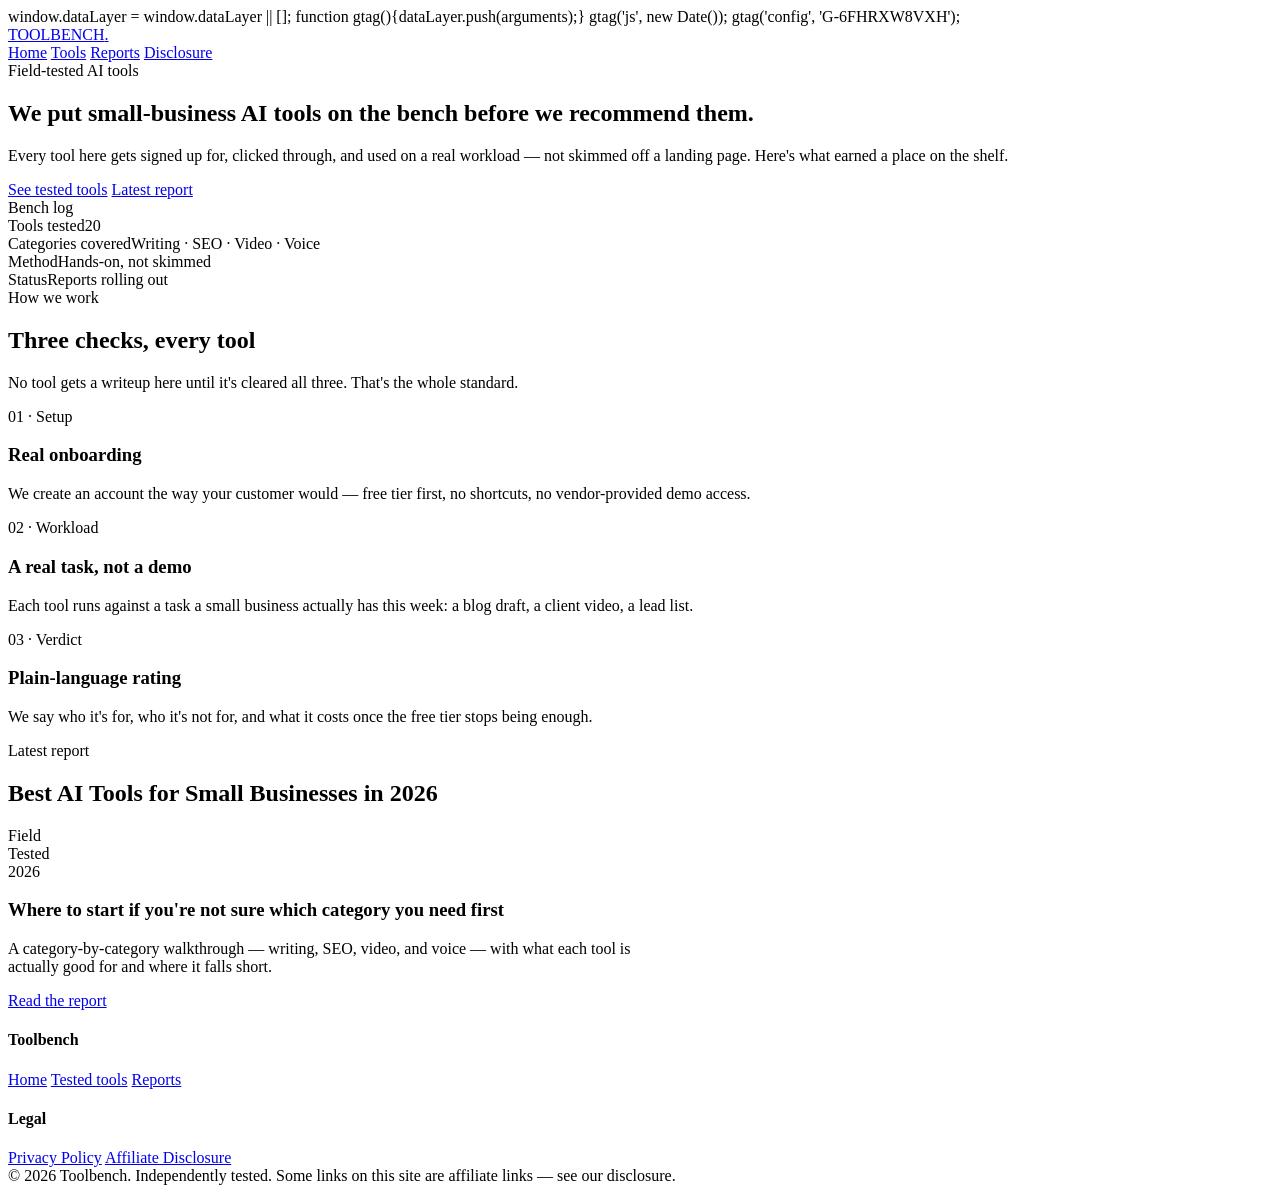
==== index.html @ 85b16e25 "Fix Toolbench GitHub Pages root" ====
<!DOCTYPE html>
<html lang="th">
<head>
  window.dataLayer = window.dataLayer || [];
  function gtag(){dataLayer.push(arguments);}
  gtag('js', new Date());
  gtag('config', 'G-6FHRXW8VXH');
</script>
</head>
<body>

<header class="site-header">
  <div class="wrap">
    <a href="index.html" class="logo">TOOLBENCH<span class="logo-dot">.</span></a>
    <nav class="main-nav">
      <a href="index.html" aria-current="page">Home</a>
      <a href="tools.html">Tools</a>
      <a href="best-ai-tools-small-business-2026.html">Reports</a>
      <a href="affiliate-disclosure.html">Disclosure</a>
    </nav>
  </div>
</header>

<main>

  <section class="hero">
    <div class="wrap hero-grid">
      <div>
        <span class="tag">Field-tested AI tools</span>
        <h1>We put small-business AI tools on the bench before we recommend them.</h1>
        <p class="lede">Every tool here gets signed up for, clicked through, and used on a real workload — not skimmed off a landing page. Here's what earned a place on the shelf.</p>
        <div class="hero-actions">
          <a href="tools.html" class="btn btn-primary">See tested tools</a>
          <a href="best-ai-tools-small-business-2026.html" class="btn btn-outline">Latest report</a>
        </div>
      </div>
      <div class="spec-panel">
        <span class="tag">Bench log</span>
        <div class="spec-row"><span class="k">Tools tested</span><span class="v">20</span></div>
        <div class="spec-row"><span class="k">Categories covered</span><span class="v">Writing · SEO · Video · Voice</span></div>
        <div class="spec-row"><span class="k">Method</span><span class="v">Hands-on, not skimmed</span></div>
        <div class="spec-row"><span class="k">Status</span><span class="v">Reports rolling out</span></div>
      </div>
    </div>
  </section>

  <section>
    <div class="wrap">
      <div class="section-head">
        <div>
          <span class="tag">How we work</span>
          <h2>Three checks, every tool</h2>
        </div>
        <p>No tool gets a writeup here until it's cleared all three. That's the whole standard.</p>
      </div>
      <div class="grid-3">
        <div class="card">
          <span class="tag">01 · Setup</span>
          <h3>Real onboarding</h3>
          <p>We create an account the way your customer would — free tier first, no shortcuts, no vendor-provided demo access.</p>
        </div>
        <div class="card">
          <span class="tag">02 · Workload</span>
          <h3>A real task, not a demo</h3>
          <p>Each tool runs against a task a small business actually has this week: a blog draft, a client video, a lead list.</p>
        </div>
        <div class="card">
          <span class="tag">03 · Verdict</span>
          <h3>Plain-language rating</h3>
          <p>We say who it's for, who it's not for, and what it costs once the free tier stops being enough.</p>
        </div>
      </div>
    </div>
  </section>

  <section class="tight">
    <div class="wrap">
      <div class="section-head">
        <div>
          <span class="tag">Latest report</span>
          <h2>Best AI Tools for Small Businesses in 2026</h2>
        </div>
      </div>
      <div class="card" style="max-width:640px;">
        <span class="stamp">Field<br>Tested<br>2026</span>
        <h3>Where to start if you're not sure which category you need first</h3>
        <p>A category-by-category walkthrough — writing, SEO, video, and voice — with what each tool is actually good for and where it falls short.</p>
        <div class="card-foot">
          <a href="best-ai-tools-small-business-2026.html" class="btn btn-outline">Read the report</a>
        </div>
      </div>
    </div>
  </section>

</main>

<footer class="site-footer">
  <div class="wrap">
    <div class="footer-col">
      <h4>Toolbench</h4>
      <a href="index.html">Home</a>
      <a href="tools.html">Tested tools</a>
      <a href="best-ai-tools-small-business-2026.html">Reports</a>
    </div>
    <div class="footer-col">
      <h4>Legal</h4>
      <a href="privacy-policy.html">Privacy Policy</a>
      <a href="affiliate-disclosure.html">Affiliate Disclosure</a>
    </div>
  </div>
  <div class="footer-bottom">
    © 2026 Toolbench. Independently tested. Some links on this site are affiliate links — see our disclosure.
  </div>
</footer>

</body>
</html>
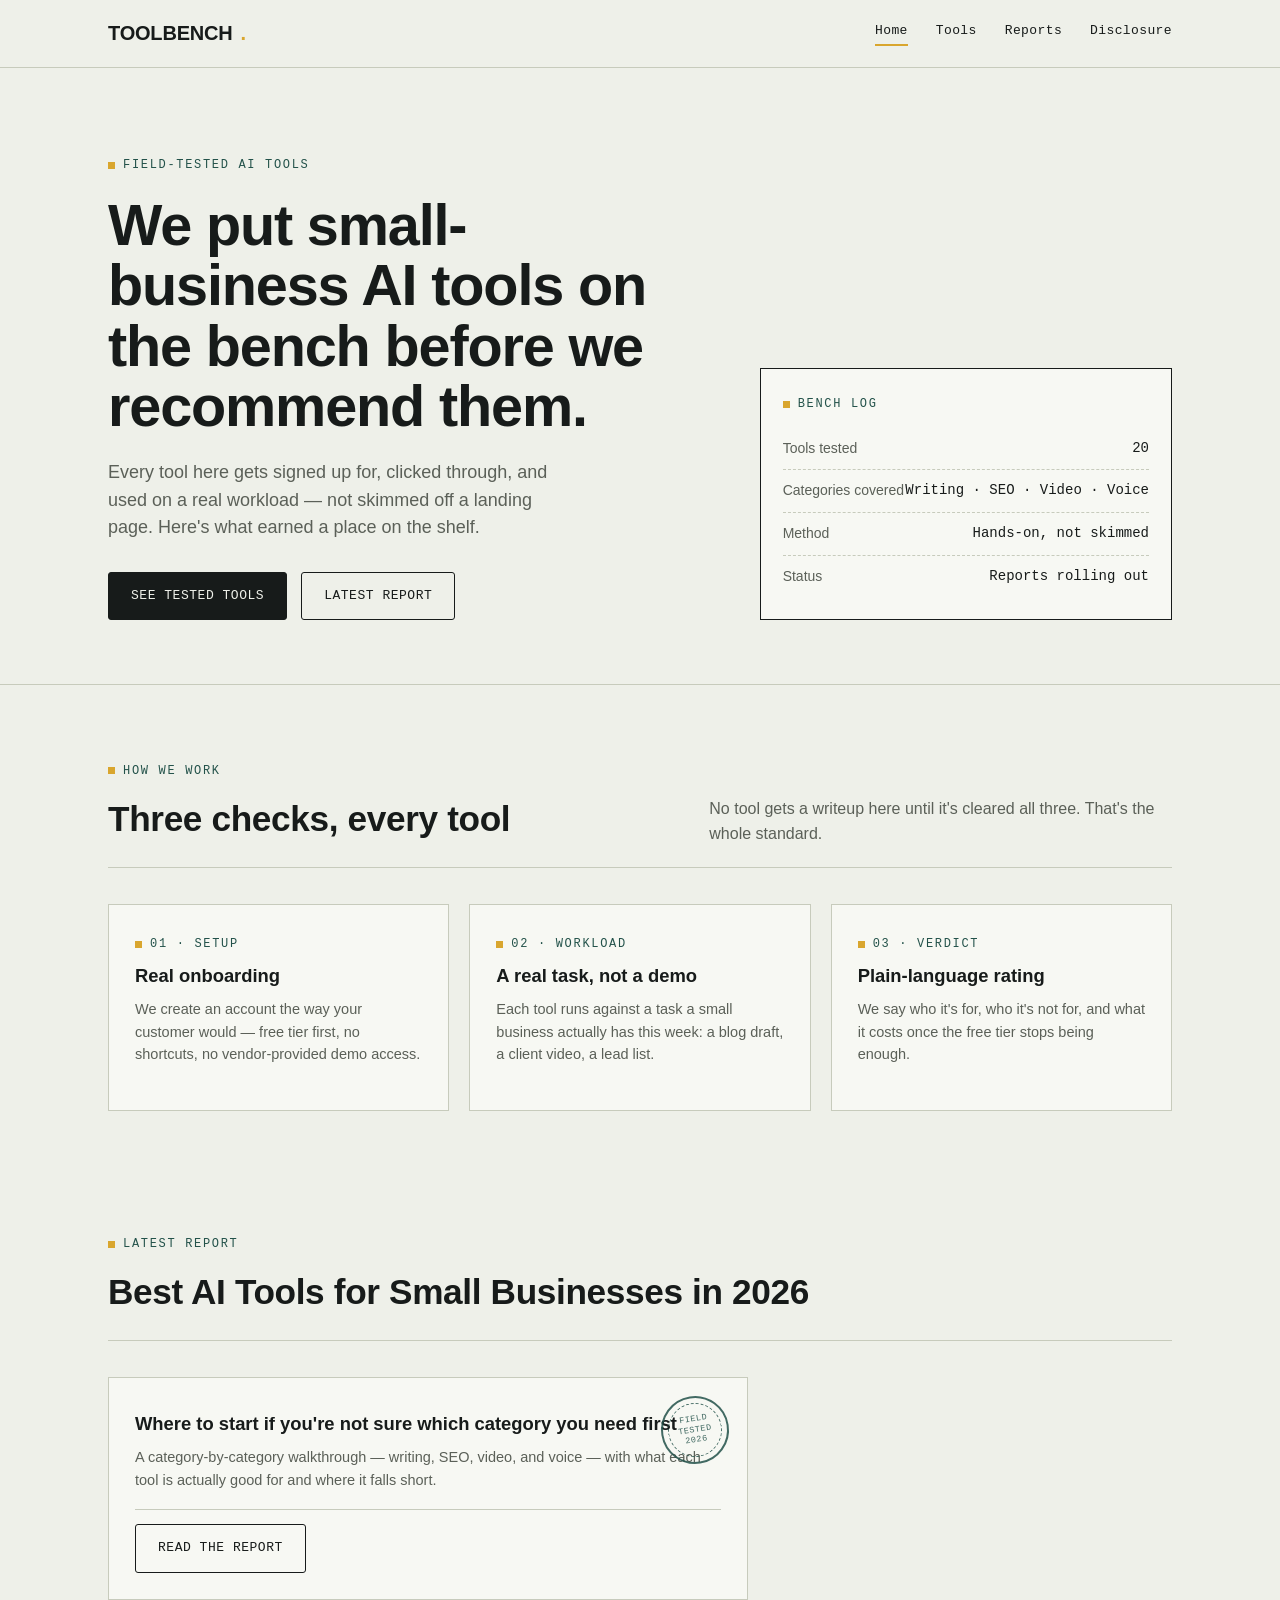
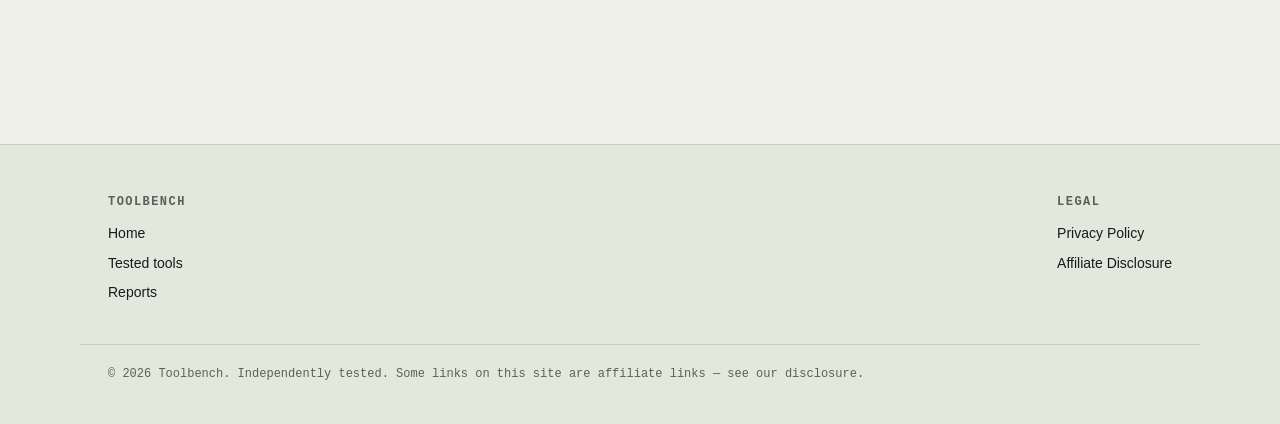
==== commit 6e71c026: "Fix Toolbench homepage" ====
--- a/index.html
+++ b/index.html
@@ -1,22 +1,37 @@
 <!DOCTYPE html>
 <html lang="th">
 <head>
-  window.dataLayer = window.dataLayer || [];
-  function gtag(){dataLayer.push(arguments);}
-  gtag('js', new Date());
-  gtag('config', 'G-6FHRXW8VXH');
-</script>
+  <meta charset="UTF-8">
+  <meta name="viewport" content="width=device-width, initial-scale=1.0">
+
+  <title>Toolbench — Field-tested AI Tools for Small Business</title>
+
+  <!-- Google Analytics -->
+  <script async src="https://www.googletagmanager.com/gtag/js?id=G-6FHRXW8VXH"></script>
+  <script>
+    window.dataLayer = window.dataLayer || [];
+    function gtag(){dataLayer.push(arguments);}
+    gtag('js', new Date());
+    gtag('config', 'G-6FHRXW8VXH');
+  </script>
+
+  <!-- Main stylesheet -->
+  <link rel="stylesheet" href="Styles.css">
 </head>
+
 <body>
 
 <header class="site-header">
   <div class="wrap">
-    <a href="index.html" class="logo">TOOLBENCH<span class="logo-dot">.</span></a>
+    <a href="index.html" class="logo">
+      TOOLBENCH<span class="logo-dot">.</span>
+    </a>
+
     <nav class="main-nav">
       <a href="index.html" aria-current="page">Home</a>
-      <a href="tools.html">Tools</a>
-      <a href="best-ai-tools-small-business-2026.html">Reports</a>
-      <a href="affiliate-disclosure.html">Disclosure</a>
+      <a href="Tools.html">Tools</a>
+      <a href="Best ai tools small business 2026.html">Reports</a>
+      <a href="Affiliate disclosure.html">Disclosure</a>
     </nav>
   </div>
 </header>
@@ -25,93 +40,208 @@
 
   <section class="hero">
     <div class="wrap hero-grid">
+
       <div>
         <span class="tag">Field-tested AI tools</span>
-        <h1>We put small-business AI tools on the bench before we recommend them.</h1>
-        <p class="lede">Every tool here gets signed up for, clicked through, and used on a real workload — not skimmed off a landing page. Here's what earned a place on the shelf.</p>
+
+        <h1>
+          We put small-business AI tools on the bench before we recommend them.
+        </h1>
+
+        <p class="lede">
+          Every tool here gets signed up for, clicked through, and used on a real workload —
+          not skimmed off a landing page. Here's what earned a place on the shelf.
+        </p>
+
         <div class="hero-actions">
-          <a href="tools.html" class="btn btn-primary">See tested tools</a>
-          <a href="best-ai-tools-small-business-2026.html" class="btn btn-outline">Latest report</a>
-        </div>
-      </div>
+          <a href="Tools.html" class="btn btn-primary">
+            See tested tools
+          </a>
+
+          <a href="Best ai tools small business 2026.html" class="btn btn-outline">
+            Latest report
+          </a>
+        </div>
+      </div>
+
       <div class="spec-panel">
         <span class="tag">Bench log</span>
-        <div class="spec-row"><span class="k">Tools tested</span><span class="v">20</span></div>
-        <div class="spec-row"><span class="k">Categories covered</span><span class="v">Writing · SEO · Video · Voice</span></div>
-        <div class="spec-row"><span class="k">Method</span><span class="v">Hands-on, not skimmed</span></div>
-        <div class="spec-row"><span class="k">Status</span><span class="v">Reports rolling out</span></div>
-      </div>
+
+        <div class="spec-row">
+          <span class="k">Tools tested</span>
+          <span class="v">20</span>
+        </div>
+
+        <div class="spec-row">
+          <span class="k">Categories covered</span>
+          <span class="v">Writing · SEO · Video · Voice</span>
+        </div>
+
+        <div class="spec-row">
+          <span class="k">Method</span>
+          <span class="v">Hands-on, not skimmed</span>
+        </div>
+
+        <div class="spec-row">
+          <span class="k">Status</span>
+          <span class="v">Reports rolling out</span>
+        </div>
+      </div>
+
     </div>
   </section>
+
 
   <section>
     <div class="wrap">
+
       <div class="section-head">
         <div>
           <span class="tag">How we work</span>
           <h2>Three checks, every tool</h2>
         </div>
-        <p>No tool gets a writeup here until it's cleared all three. That's the whole standard.</p>
-      </div>
+
+        <p>
+          No tool gets a writeup here until it's cleared all three.
+          That's the whole standard.
+        </p>
+      </div>
+
+
       <div class="grid-3">
+
         <div class="card">
           <span class="tag">01 · Setup</span>
+
           <h3>Real onboarding</h3>
-          <p>We create an account the way your customer would — free tier first, no shortcuts, no vendor-provided demo access.</p>
-        </div>
+
+          <p>
+            We create an account the way your customer would —
+            free tier first, no shortcuts, no vendor-provided demo access.
+          </p>
+        </div>
+
+
         <div class="card">
           <span class="tag">02 · Workload</span>
+
           <h3>A real task, not a demo</h3>
-          <p>Each tool runs against a task a small business actually has this week: a blog draft, a client video, a lead list.</p>
-        </div>
+
+          <p>
+            Each tool runs against a task a small business actually has this week:
+            a blog draft, a client video, a lead list.
+          </p>
+        </div>
+
+
         <div class="card">
           <span class="tag">03 · Verdict</span>
+
           <h3>Plain-language rating</h3>
-          <p>We say who it's for, who it's not for, and what it costs once the free tier stops being enough.</p>
-        </div>
-      </div>
+
+          <p>
+            We say who it's for, who it's not for,
+            and what it costs once the free tier stops being enough.
+          </p>
+        </div>
+
+      </div>
+
     </div>
   </section>
+
 
   <section class="tight">
     <div class="wrap">
+
       <div class="section-head">
         <div>
           <span class="tag">Latest report</span>
-          <h2>Best AI Tools for Small Businesses in 2026</h2>
-        </div>
-      </div>
+
+          <h2>
+            Best AI Tools for Small Businesses in 2026
+          </h2>
+        </div>
+      </div>
+
+
       <div class="card" style="max-width:640px;">
-        <span class="stamp">Field<br>Tested<br>2026</span>
-        <h3>Where to start if you're not sure which category you need first</h3>
-        <p>A category-by-category walkthrough — writing, SEO, video, and voice — with what each tool is actually good for and where it falls short.</p>
+
+        <span class="stamp">
+          Field<br>
+          Tested<br>
+          2026
+        </span>
+
+        <h3>
+          Where to start if you're not sure which category you need first
+        </h3>
+
+        <p>
+          A category-by-category walkthrough — writing, SEO, video, and voice —
+          with what each tool is actually good for and where it falls short.
+        </p>
+
         <div class="card-foot">
-          <a href="best-ai-tools-small-business-2026.html" class="btn btn-outline">Read the report</a>
-        </div>
-      </div>
+          <a
+            href="Best ai tools small business 2026.html"
+            class="btn btn-outline"
+          >
+            Read the report
+          </a>
+        </div>
+
+      </div>
+
     </div>
   </section>
 
 </main>
 
+
 <footer class="site-footer">
+
   <div class="wrap">
+
     <div class="footer-col">
       <h4>Toolbench</h4>
-      <a href="index.html">Home</a>
-      <a href="tools.html">Tested tools</a>
-      <a href="best-ai-tools-small-business-2026.html">Reports</a>
-    </div>
+
+      <a href="index.html">
+        Home
+      </a>
+
+      <a href="Tools.html">
+        Tested tools
+      </a>
+
+      <a href="Best ai tools small business 2026.html">
+        Reports
+      </a>
+    </div>
+
+
     <div class="footer-col">
       <h4>Legal</h4>
-      <a href="privacy-policy.html">Privacy Policy</a>
-      <a href="affiliate-disclosure.html">Affiliate Disclosure</a>
-    </div>
+
+      <a href="Privacy policy.html">
+        Privacy Policy
+      </a>
+
+      <a href="Affiliate disclosure.html">
+        Affiliate Disclosure
+      </a>
+    </div>
+
   </div>
+
+
   <div class="footer-bottom">
-    © 2026 Toolbench. Independently tested. Some links on this site are affiliate links — see our disclosure.
+    © 2026 Toolbench. Independently tested.
+    Some links on this site are affiliate links — see our disclosure.
   </div>
+
 </footer>
 
+
 </body>
-</html>
+</html>
--- a/Styles.css
+++ b/Styles.css
@@ -0,0 +1,389 @@
+/* ============================================================
+   TOOLBENCH — design tokens
+   Concept: an equipment-testing lab report. Every tool gets
+   logged, verified, and stamped before it goes on the shelf.
+   ============================================================ */
+
+@import url('https://fonts.googleapis.com/css2?family=Space+Grotesk:wght@400;500;600;700&family=IBM+Plex+Sans:wght@400;500;600&family=IBM+Plex+Mono:wght@400;500;600&display=swap');
+
+:root{
+  --ink:        #171B1A;
+  --paper:      #EEF0E9;
+  --paper-2:    #E4E7DC;
+  --card:       #F7F8F3;
+  --accent:     #D9A62E;
+  --accent-ink: #4A3600;
+  --teal:       #23524A;
+  --line:       #C7CBBC;
+  --muted:      #5B6058;
+  --danger:     #A8462F;
+
+  --display: 'Space Grotesk', sans-serif;
+  --body:    'IBM Plex Sans', sans-serif;
+  --mono:    'IBM Plex Mono', monospace;
+
+  --radius: 3px;
+  --max: 1120px;
+}
+
+*{ box-sizing: border-box; }
+html{ scroll-behavior: smooth; }
+body{
+  margin: 0;
+  background: var(--paper);
+  color: var(--ink);
+  font-family: var(--body);
+  font-size: 16px;
+  line-height: 1.55;
+  -webkit-font-smoothing: antialiased;
+}
+
+a{ color: inherit; }
+img{ max-width: 100%; display: block; }
+
+.wrap{
+  max-width: var(--max);
+  margin: 0 auto;
+  padding: 0 28px;
+}
+
+/* ---------- eyebrow / mono labels ---------- */
+.tag{
+  font-family: var(--mono);
+  font-size: 12px;
+  letter-spacing: 0.14em;
+  text-transform: uppercase;
+  color: var(--teal);
+  display: inline-flex;
+  align-items: center;
+  gap: 8px;
+}
+.tag::before{
+  content: "";
+  width: 7px;
+  height: 7px;
+  background: var(--accent);
+  display: inline-block;
+}
+
+/* ---------- header ---------- */
+.site-header{
+  border-bottom: 1px solid var(--line);
+  background: var(--paper);
+  position: sticky;
+  top: 0;
+  z-index: 40;
+}
+.site-header .wrap{
+  display: flex;
+  align-items: center;
+  justify-content: space-between;
+  padding-top: 18px;
+  padding-bottom: 18px;
+}
+.logo{
+  font-family: var(--display);
+  font-weight: 700;
+  font-size: 20px;
+  letter-spacing: -0.01em;
+  text-decoration: none;
+  display: flex;
+  align-items: baseline;
+  gap: 8px;
+}
+.logo .logo-dot{ color: var(--accent); }
+nav.main-nav{
+  display: flex;
+  gap: 28px;
+  font-family: var(--mono);
+  font-size: 13px;
+  letter-spacing: 0.03em;
+}
+nav.main-nav a{
+  text-decoration: none;
+  color: var(--ink);
+  padding-bottom: 3px;
+  border-bottom: 2px solid transparent;
+}
+nav.main-nav a:hover,
+nav.main-nav a[aria-current="page"]{
+  border-bottom-color: var(--accent);
+}
+.nav-toggle{ display: none; }
+
+/* ---------- footer ---------- */
+.site-footer{
+  border-top: 1px solid var(--line);
+  margin-top: 96px;
+  padding: 48px 0 40px;
+  background: var(--paper-2);
+}
+.site-footer .wrap{
+  display: flex;
+  flex-wrap: wrap;
+  justify-content: space-between;
+  gap: 32px;
+}
+.footer-col h4{
+  font-family: var(--mono);
+  font-size: 12px;
+  text-transform: uppercase;
+  letter-spacing: 0.12em;
+  color: var(--muted);
+  margin: 0 0 12px;
+}
+.footer-col a{
+  display: block;
+  text-decoration: none;
+  font-size: 14px;
+  color: var(--ink);
+  margin-bottom: 8px;
+}
+.footer-col a:hover{ color: var(--teal); }
+.footer-bottom{
+  max-width: var(--max);
+  margin: 32px auto 0;
+  padding: 20px 28px 0;
+  border-top: 1px solid var(--line);
+  font-family: var(--mono);
+  font-size: 12px;
+  color: var(--muted);
+}
+
+/* ---------- buttons ---------- */
+.btn{
+  display: inline-flex;
+  align-items: center;
+  gap: 8px;
+  font-family: var(--mono);
+  font-size: 13px;
+  letter-spacing: 0.04em;
+  text-transform: uppercase;
+  text-decoration: none;
+  padding: 13px 22px;
+  border-radius: var(--radius);
+  border: 1px solid var(--ink);
+  cursor: pointer;
+  transition: transform 0.12s ease, background 0.12s ease;
+}
+.btn-primary{
+  background: var(--ink);
+  color: var(--paper);
+}
+.btn-primary:hover{ transform: translateY(-1px); background: #262c2a; }
+.btn-outline{
+  background: transparent;
+  color: var(--ink);
+}
+.btn-outline:hover{ background: var(--paper-2); }
+.btn-accent{
+  background: var(--accent);
+  border-color: var(--accent);
+  color: var(--accent-ink);
+}
+.btn-accent:hover{ transform: translateY(-1px); }
+.btn[disabled], .btn.is-placeholder{
+  opacity: 0.55;
+  cursor: not-allowed;
+}
+
+/* ---------- hero ---------- */
+.hero{
+  padding: 84px 0 64px;
+  border-bottom: 1px solid var(--line);
+}
+.hero-grid{
+  display: grid;
+  grid-template-columns: 1.3fr 0.9fr;
+  gap: 56px;
+  align-items: end;
+}
+.hero h1{
+  font-family: var(--display);
+  font-size: clamp(2.4rem, 5vw, 3.6rem);
+  line-height: 1.05;
+  letter-spacing: -0.02em;
+  margin: 18px 0 22px;
+}
+.hero p.lede{
+  font-size: 18px;
+  color: var(--muted);
+  max-width: 46ch;
+  margin: 0 0 30px;
+}
+.hero-actions{ display: flex; gap: 14px; flex-wrap: wrap; }
+
+.spec-panel{
+  border: 1px solid var(--ink);
+  background: var(--card);
+  padding: 22px;
+}
+.spec-panel .tag{ margin-bottom: 14px; }
+.spec-row{
+  display: flex;
+  justify-content: space-between;
+  padding: 10px 0;
+  border-bottom: 1px dashed var(--line);
+  font-size: 14px;
+}
+.spec-row:last-child{ border-bottom: none; }
+.spec-row .k{ color: var(--muted); }
+.spec-row .v{ font-family: var(--mono); font-weight: 500; }
+
+/* ---------- sections ---------- */
+section{ padding: 72px 0; }
+section.tight{ padding: 48px 0; }
+.section-head{
+  display: flex;
+  justify-content: space-between;
+  align-items: flex-end;
+  gap: 24px;
+  margin-bottom: 36px;
+  border-bottom: 1px solid var(--line);
+  padding-bottom: 20px;
+}
+.section-head h2{
+  font-family: var(--display);
+  font-size: clamp(1.6rem, 3vw, 2.2rem);
+  margin: 10px 0 0;
+  letter-spacing: -0.01em;
+}
+.section-head p{ color: var(--muted); max-width: 52ch; margin: 10px 0 0; }
+
+/* ---------- cards ---------- */
+.grid-3{
+  display: grid;
+  grid-template-columns: repeat(3, 1fr);
+  gap: 20px;
+}
+.grid-2{
+  display: grid;
+  grid-template-columns: repeat(2, 1fr);
+  gap: 20px;
+}
+.card{
+  background: var(--card);
+  border: 1px solid var(--line);
+  padding: 26px;
+  position: relative;
+}
+.card h3{
+  font-family: var(--display);
+  font-size: 1.15rem;
+  margin: 6px 0 8px;
+}
+.card p{ color: var(--muted); font-size: 14.5px; margin: 0 0 18px; }
+.card-foot{
+  display: flex;
+  align-items: center;
+  justify-content: space-between;
+  padding-top: 14px;
+  border-top: 1px solid var(--line);
+}
+
+/* ---------- stamp signature element ---------- */
+.stamp{
+  position: absolute;
+  top: 18px;
+  right: 18px;
+  width: 68px;
+  height: 68px;
+  border: 2px solid var(--teal);
+  border-radius: 50%;
+  color: var(--teal);
+  display: flex;
+  align-items: center;
+  justify-content: center;
+  text-align: center;
+  font-family: var(--mono);
+  font-size: 8.5px;
+  letter-spacing: 0.06em;
+  text-transform: uppercase;
+  transform: rotate(-9deg);
+  line-height: 1.25;
+  opacity: 0.85;
+}
+.stamp::before{
+  content:"";
+  position:absolute;
+  inset: 5px;
+  border: 1px dashed var(--teal);
+  border-radius: 50%;
+}
+
+/* ---------- CTA slot (placeholder, ready for links later) ---------- */
+.cta-slot{
+  display: flex;
+  align-items: center;
+  justify-content: space-between;
+  gap: 12px;
+  background: var(--paper-2);
+  border: 1px dashed var(--muted);
+  padding: 12px 16px;
+  font-family: var(--mono);
+  font-size: 12px;
+  color: var(--muted);
+}
+
+/* ---------- prose / article ---------- */
+.prose{ max-width: 72ch; }
+.prose h2{
+  font-family: var(--display);
+  font-size: 1.7rem;
+  margin: 48px 0 16px;
+  letter-spacing: -0.01em;
+}
+.prose h3{
+  font-family: var(--display);
+  font-size: 1.25rem;
+  margin: 32px 0 12px;
+}
+.prose p{ margin: 0 0 18px; color: #2b302d; }
+.prose ul{ margin: 0 0 18px; padding-left: 22px; }
+.prose li{ margin-bottom: 8px; }
+.byline{
+  font-family: var(--mono);
+  font-size: 13px;
+  color: var(--muted);
+  margin-bottom: 8px;
+}
+.article-hero h1{
+  font-family: var(--display);
+  font-size: clamp(2rem, 4.5vw, 2.9rem);
+  line-height: 1.08;
+  letter-spacing: -0.02em;
+  margin: 14px 0 20px;
+  max-width: 20ch;
+}
+
+/* ---------- legal pages ---------- */
+.legal .prose h2{ margin-top: 40px; }
+.legal .updated{
+  font-family: var(--mono);
+  font-size: 12px;
+  color: var(--muted);
+  margin-bottom: 30px;
+}
+
+/* ---------- responsive ---------- */
+@media (max-width: 860px){
+  .hero-grid{ grid-template-columns: 1fr; }
+  .grid-3{ grid-template-columns: 1fr 1fr; }
+  .grid-2{ grid-template-columns: 1fr; }
+  nav.main-nav{ display: none; }
+}
+@media (max-width: 560px){
+  .grid-3{ grid-template-columns: 1fr; }
+  .wrap{ padding: 0 18px; }
+  .hero{ padding: 56px 0 40px; }
+}
+
+@media (prefers-reduced-motion: reduce){
+  html{ scroll-behavior: auto; }
+  .btn-primary:hover, .btn-accent:hover{ transform: none; }
+}
+
+:focus-visible{
+  outline: 2px solid var(--accent);
+  outline-offset: 2px;
+}
